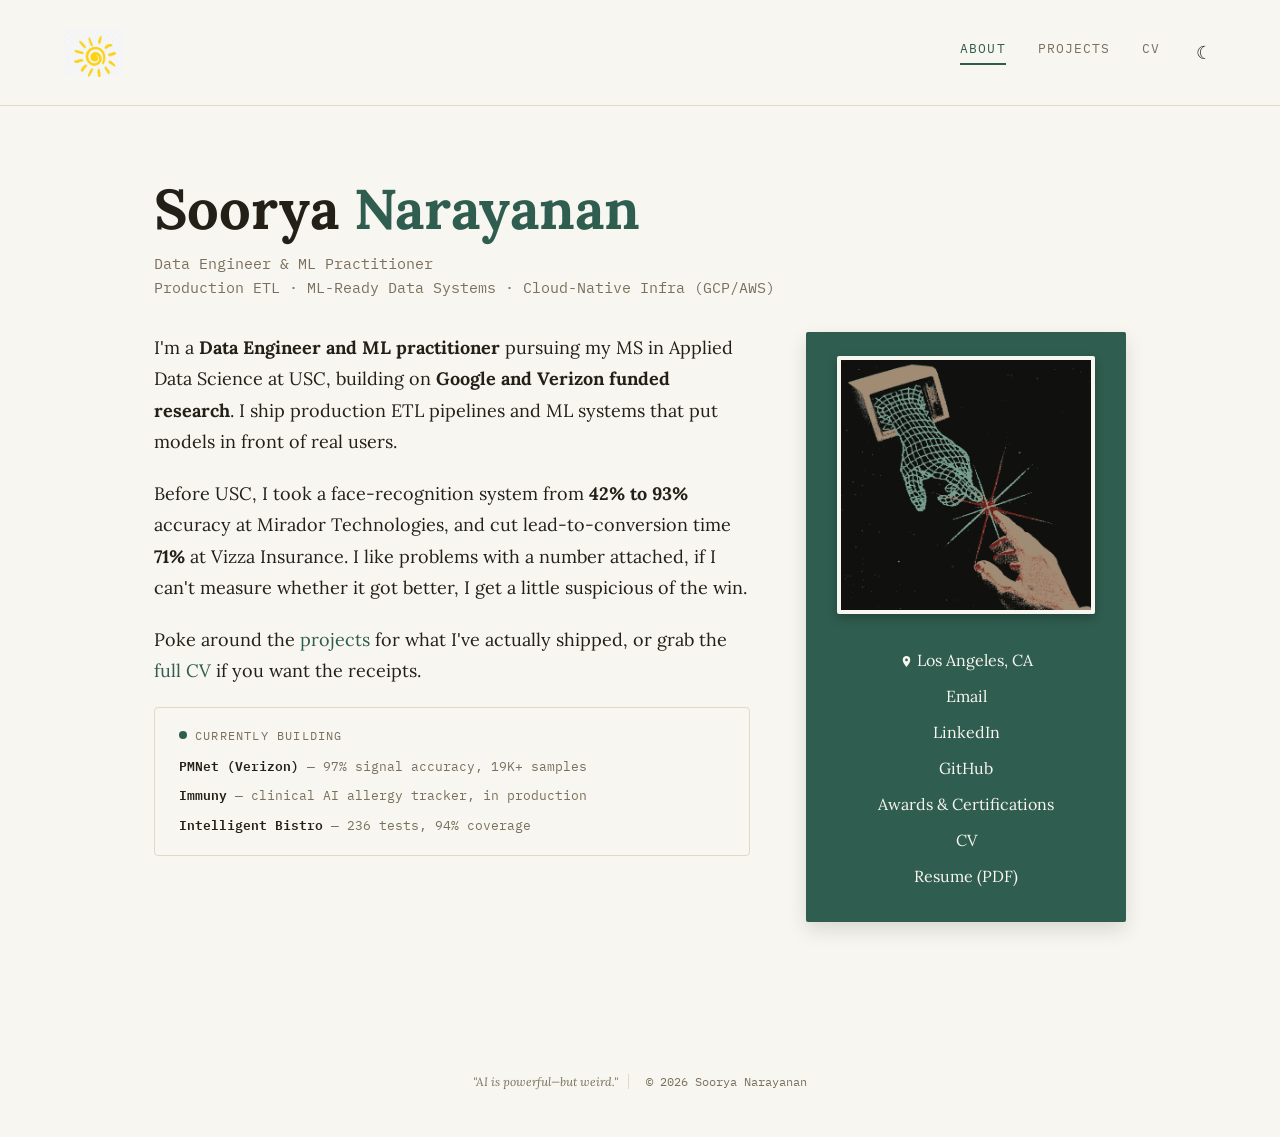
==== index.html @ dcabc5e0 "Break role-line into two lines" ====
<!DOCTYPE html>
<html lang="en">
<head>
  <meta charset="UTF-8" />
  <meta name="viewport" content="width=device-width, initial-scale=1.0" />
  <title>Soorya Narayanan — About</title>
  <link rel="icon" type="image/png" sizes="32x32" href="assets/favicon-32.png" />
  <link rel="apple-touch-icon" sizes="180x180" href="assets/favicon-180.png" />
  <link rel="stylesheet" href="css/style.css" />
</head>
<body>
  <header class="site-header">
    <a href="index.html" class="logo-sun" aria-label="Home">
      <img src="assets/sun-logo.png" alt="Sun logo" class="logo-sun-img" width="60" height="49" />
    </a>
    <nav class="main-nav">
      <a href="index.html" class="active">ABOUT</a>
      <a href="projects.html">PROJECTS</a>
      <a href="cv.html">CV</a>
      <button id="theme-toggle" aria-label="Toggle dark mode">☾</button>
    </nav>
  </header>

  <main>
    <h1 class="about-name">Soorya <span class="accent">Narayanan</span></h1>
    <div class="role-line">Data Engineer &amp; ML Practitioner<br />Production ETL · ML-Ready Data Systems · Cloud-Native Infra (GCP/AWS)</div>

    <div class="about-layout">
      <div>
        <div class="bio">
          <p>
            I'm a <strong>Data Engineer and ML practitioner</strong> pursuing my MS in Applied Data
            Science at USC, building on <strong>Google and Verizon funded research</strong>. I ship
            production ETL pipelines and ML systems that put models in front of real users.
          </p>
          <p>
            Before USC, I took a face-recognition system from <strong>42% to 93%</strong> accuracy at
            Mirador Technologies, and cut lead-to-conversion time <strong>71%</strong> at Vizza Insurance.
            I like problems with a number attached, if I can't measure whether it got better, I get a
            little suspicious of the win.
          </p>
          <p>
            Poke around the <a href="projects.html">projects</a> for what I've actually shipped, or grab the <a href="cv.html">full CV</a> if you want the receipts.
          </p>
        </div>

        <div class="now-building mono">
          <div class="now-label"><span class="dot-live"></span>CURRENTLY BUILDING</div>
          <ul>
            <li><span class="now-title">PMNet (Verizon)</span> — 97% signal accuracy, 19K+ samples</li>
            <li><span class="now-title">Immuny</span> — clinical AI allergy tracker, in production</li>
            <li><span class="now-title">Intelligent Bistro</span> — 236 tests, 94% coverage</li>
          </ul>
        </div>
      </div>

      <aside class="contact-card">
        <img class="profile-photo" src="assets/photo.png" alt="Human hand and AI hand reaching toward each other" />
        <ul>
          <li><svg class="pin-icon" viewBox="0 0 24 24" width="13" height="13" aria-hidden="true"><path fill="currentColor" d="M12 2C8.13 2 5 5.13 5 9c0 5.25 7 13 7 13s7-7.75 7-13c0-3.87-3.13-7-7-7zm0 9.5A2.5 2.5 0 1 1 12 6.5a2.5 2.5 0 0 1 0 5z"/></svg> Los Angeles, CA</li>
          <li><a href="mailto:soorya220104@gmail.com">Email</a></li>
          <li><a href="http://www.linkedin.com/in/soorya-venkat" target="_blank" rel="noopener">LinkedIn</a></li>
          <li><a href="https://github.com/Soorya2201" target="_blank" rel="noopener">GitHub</a></li>
          <li><a href="https://inkedsin.wordpress.com/soorya-narayanan-v" target="_blank" rel="noopener">Awards &amp; Certifications</a></li>
          <li><a href="cv.html">CV</a></li>
          <li><a href="assets/Soorya_Resume_DS.pdf" target="_blank" rel="noopener">Resume (PDF)</a></li>
        </ul>
      </aside>
    </div>
  </main>

  <footer class="site-footer"><span class="footer-quote">"AI is powerful—but weird."</span> © 2026 Soorya Narayanan</footer>

  <script src="js/theme.js"></script>
</body>
</html>
---- css/style.css ----
@import url('https://fonts.googleapis.com/css2?family=Lora:ital,wght@0,400;0,500;0,600;0,700;1,400&family=IBM+Plex+Mono:wght@400;500;600&display=swap');

:root {
  --bg: #f8f6f0;
  --bg-card: #f0ebdf;
  --border: #e0d9c6;
  --text: #232017;
  --text-muted: #79705d;
  --accent: #2f5d4f;
  --accent-text: #2f5d4f;
}

[data-theme="dark"] {
  --bg: #1b1a16;
  --bg-card: #242219;
  --border: #3a362c;
  --text: #ede7d9;
  --text-muted: #a89e8a;
  --accent: #5a9a82;
  --accent-text: #5a9a82;
}

* {
  box-sizing: border-box;
}

html, body {
  margin: 0;
  padding: 0;
}

body {
  background: var(--bg);
  color: var(--text);
  font-family: 'Lora', Georgia, serif;
  transition: background 0.2s ease, color 0.2s ease;
  min-height: 100vh;
}

a {
  color: var(--accent);
  text-decoration: none;
}

a:hover {
  text-decoration: underline;
}

.mono {
  font-family: 'IBM Plex Mono', ui-monospace, monospace;
}

/* ---------- Nav ---------- */
.site-header {
  display: flex;
  align-items: center;
  justify-content: space-between;
  padding: 28px 64px;
  border-bottom: 1px solid var(--border);
}

.logo-sun {
  display: flex;
  align-items: center;
  color: var(--accent);
  line-height: 0;
  transition: opacity 0.15s ease;
}

.logo-sun-img {
  width: 60px;
  height: 49px;
  object-fit: cover;
  object-position: top;
  display: block;
}

.logo-sun:hover {
  opacity: 0.75;
}

nav.main-nav {
  display: flex;
  align-items: center;
  gap: 32px;
}

nav.main-nav a {
  font-family: 'IBM Plex Mono', ui-monospace, monospace;
  font-size: 13px;
  letter-spacing: 0.08em;
  color: var(--text-muted);
  padding-bottom: 6px;
  border-bottom: 2px solid transparent;
}

nav.main-nav a:hover {
  text-decoration: none;
  color: var(--text);
}

nav.main-nav a.active {
  color: var(--accent);
  border-bottom-color: var(--accent);
}

#theme-toggle {
  background: none;
  border: none;
  cursor: pointer;
  font-size: 18px;
  color: var(--text);
  line-height: 1;
  padding: 4px;
}

/* ---------- Layout ---------- */
main {
  max-width: 1100px;
  margin: 0 auto;
  padding: 72px 64px 120px;
}

.page-title {
  font-size: 48px;
  font-weight: 700;
  margin: 0 0 8px;
  letter-spacing: 0.02em;
}

.page-subtitle {
  font-family: 'IBM Plex Mono', ui-monospace, monospace;
  color: var(--text-muted);
  font-size: 14px;
  margin: 0 0 40px;
}

.eyebrow {
  font-family: 'IBM Plex Mono', ui-monospace, monospace;
  font-style: italic;
  color: var(--text-muted);
  border-left: 3px solid var(--accent);
  padding-left: 14px;
  font-size: 16px;
  margin: 0 0 48px;
}

/* ---------- About page ---------- */
.about-layout {
  display: grid;
  grid-template-columns: 1fr 320px;
  gap: 56px;
  align-items: start;
}

.about-name {
  font-size: 56px;
  margin: 0 0 12px;
  line-height: 1.1;
}

.about-name .accent {
  color: var(--accent);
}

.role-line {
  font-family: 'IBM Plex Mono', ui-monospace, monospace;
  font-size: 15px;
  line-height: 1.6;
  color: var(--text-muted);
  margin-bottom: 32px;
}

.bio p {
  font-size: 18px;
  line-height: 1.75;
  margin: 0 0 20px;
}

.bio strong {
  font-weight: 700;
}

.now-building {
  margin-top: 8px;
  border: 1px solid var(--border);
  border-radius: 4px;
  padding: 20px 24px;
}

.now-label {
  font-size: 12px;
  letter-spacing: 0.1em;
  color: var(--text-muted);
  display: flex;
  align-items: center;
  gap: 8px;
  margin-bottom: 14px;
}

.dot-live {
  width: 8px;
  height: 8px;
  border-radius: 50%;
  background: var(--accent);
  box-shadow: 0 0 0 0 rgba(47, 93, 79, 0.6);
  animation: pulse 2s infinite;
}

@keyframes pulse {
  0% { box-shadow: 0 0 0 0 rgba(47, 93, 79, 0.5); }
  70% { box-shadow: 0 0 0 6px rgba(47, 93, 79, 0); }
  100% { box-shadow: 0 0 0 0 rgba(47, 93, 79, 0); }
}

.now-building ul {
  list-style: none;
  margin: 0;
  padding: 0;
  display: flex;
  flex-direction: column;
  gap: 10px;
}

.now-building li {
  font-size: 13px;
  color: var(--text-muted);
  line-height: 1.5;
}

.now-title {
  color: var(--text);
  font-weight: 600;
}

.contact-card {
  background: var(--accent);
  color: #f8f6f0;
  border-radius: 2px;
  padding: 24px;
  box-shadow: 0 8px 20px rgba(0, 0, 0, 0.12);
}

.contact-card .profile-photo {
  width: 95%;
  aspect-ratio: 1 / 1;
  object-fit: cover;
  object-position: center;
  display: block;
  margin: 0 auto;
  border: 4px solid #f8f6f0;
  border-radius: 2px;
  box-shadow: 0 4px 10px rgba(0, 0, 0, 0.25);
}

.contact-card ul {
  list-style: none;
  margin: 0;
  padding: 28px 0 4px;
}

.contact-card li {
  padding: 8px 0;
  font-family: 'Lora', Georgia, serif;
  font-size: 16px;
  text-align: center;
  color: #f8f6f0;
}

.pin-icon {
  color: #f8f6f0;
  vertical-align: -2px;
}

.contact-card a {
  color: #f8f6f0;
}

/* ---------- Projects page ---------- */
.project-grid {
  display: grid;
  grid-template-columns: repeat(3, 1fr);
  gap: 20px;
}

.project-card {
  background: var(--bg-card);
  border: 1px solid var(--border);
  border-radius: 4px;
  padding: 24px;
  display: flex;
  flex-direction: column;
  gap: 10px;
  transition: border-color 0.15s ease;
}

.project-card:hover {
  border-color: var(--accent);
}

.project-card h3 {
  font-size: 19px;
  margin: 0;
  line-height: 1.3;
}

.project-card p {
  margin: 0;
  font-size: 14px;
  color: var(--text-muted);
  line-height: 1.5;
}

.project-card .tags {
  margin-top: auto;
  font-family: 'IBM Plex Mono', monospace;
  font-size: 11px;
  color: var(--accent);
  letter-spacing: 0.03em;
}

.project-card .card-links {
  display: flex;
  gap: 14px;
  margin-top: 4px;
}

.project-card a.repo-link,
.project-card a.demo-link {
  font-family: 'IBM Plex Mono', monospace;
  font-size: 12px;
}

.project-card a.demo-link {
  color: var(--text);
  font-weight: 600;
}

.section-label {
  font-family: 'IBM Plex Mono', monospace;
  font-size: 12px;
  letter-spacing: 0.12em;
  color: var(--accent);
  text-align: right;
  border-top: 1px solid var(--border);
  padding-top: 10px;
  margin: 36px 0 16px;
}

.section-label:first-of-type {
  margin-top: 0;
}

.count-badge {
  background: var(--accent);
  color: #f8f6f0;
  font-size: 10px;
  letter-spacing: 0.05em;
  padding: 2px 9px;
  border-radius: 10px;
  margin-left: 8px;
  vertical-align: middle;
}

.project-card.card-live {
  position: relative;
  border: 1.5px solid var(--accent);
  padding-top: 30px;
}

.live-badge {
  position: absolute;
  top: 14px;
  right: 16px;
  display: flex;
  align-items: center;
  gap: 6px;
  font-family: 'IBM Plex Mono', monospace;
  font-size: 10px;
  letter-spacing: 0.1em;
  color: var(--accent);
}

.users-line {
  font-family: 'IBM Plex Mono', monospace;
  font-size: 11px;
  color: var(--text-muted);
  margin-top: -4px;
}

.private-note {
  font-style: italic;
  color: var(--text-muted);
}

/* ---------- CV page ---------- */
.cv-header {
  display: flex;
  align-items: flex-start;
  justify-content: space-between;
  margin-bottom: 40px;
}

.resume-btn {
  display: flex;
  flex-direction: column;
  align-items: center;
  gap: 8px;
  font-family: 'IBM Plex Mono', monospace;
  font-size: 36px;
  color: var(--accent);
}

.resume-btn .label {
  font-size: 11px;
  letter-spacing: 0.05em;
}

.cv-section {
  background: var(--bg-card);
  border: 1px solid var(--border);
  border-radius: 4px;
  padding: 28px 32px;
  margin-bottom: 24px;
}

.cv-section h2 {
  font-family: 'IBM Plex Mono', monospace;
  font-size: 13px;
  letter-spacing: 0.1em;
  color: var(--accent);
  margin: 0 0 18px;
  border-bottom: 1px solid var(--border);
  padding-bottom: 14px;
}

.cv-row {
  display: grid;
  grid-template-columns: 130px 1fr;
  gap: 18px;
  padding: 10px 0;
  font-family: 'IBM Plex Mono', monospace;
  font-size: 14px;
}

.cv-row .key {
  color: var(--text-muted);
}

.cv-entry {
  padding: 16px 0;
  border-bottom: 1px solid var(--border);
}

.cv-entry:last-child {
  border-bottom: none;
}

.edu-entry {
  display: flex;
  gap: 24px;
  align-items: flex-start;
}

.edu-logo-col {
  width: 140px;
  flex-shrink: 0;
  display: flex;
  flex-direction: column;
  align-items: center;
  gap: 10px;
}

.edu-logo {
  width: 100%;
  aspect-ratio: 1 / 1;
  object-fit: contain;
  background: #ffffff;
  border: 1px solid var(--border);
  border-radius: 4px;
  padding: 10px;
  box-sizing: border-box;
}

.edu-date {
  white-space: nowrap;
  font-size: 10.5px;
}

.edu-info {
  flex: 1;
  min-width: 0;
}

.cv-entry-head {
  display: flex;
  justify-content: space-between;
  align-items: baseline;
  gap: 12px;
  flex-wrap: wrap;
}

.cv-entry h3 {
  font-size: 17px;
  margin: 0;
}

.cv-entry .meta {
  font-family: 'IBM Plex Mono', monospace;
  font-size: 12px;
  color: var(--text-muted);
}

.cv-entry .date-badge {
  background: transparent;
  border: 1px solid var(--accent);
  color: var(--accent);
  font-family: 'IBM Plex Mono', monospace;
  font-size: 11px;
  padding: 2px 8px;
  border-radius: 3px;
  white-space: nowrap;
}

.cv-entry ul {
  margin: 10px 0 0;
  padding-left: 18px;
  font-size: 14px;
  line-height: 1.6;
}

.skills-grid {
  display: grid;
  grid-template-columns: 1fr 1fr;
  gap: 24px;
}

.skills-grid h4 {
  font-family: 'IBM Plex Mono', monospace;
  font-size: 13px;
  color: var(--accent);
  margin: 0 0 6px;
}

.skills-grid p {
  margin: 0 0 18px;
  font-size: 14px;
  line-height: 1.6;
}

.placeholder-note {
  font-family: 'IBM Plex Mono', monospace;
  font-size: 11px;
  color: var(--text-muted);
  font-style: italic;
}

footer.site-footer {
  text-align: center;
  font-family: 'IBM Plex Mono', monospace;
  font-size: 12px;
  color: var(--text-muted);
  padding: 32px 0 48px;
}

.footer-quote {
  font-family: 'Lora', Georgia, serif;
  font-style: italic;
  margin-right: 10px;
  padding-right: 10px;
  border-right: 1px solid var(--border);
}

/* ---------- Responsive ---------- */
@media (max-width: 1100px) {
  .project-grid {
    grid-template-columns: repeat(2, 1fr);
  }
}

@media (max-width: 880px) {
  .site-header {
    padding: 20px 24px;
    flex-wrap: wrap;
    gap: 16px;
  }

  main {
    padding: 48px 24px 80px;
  }

  .about-layout {
    grid-template-columns: 1fr;
  }

  .contact-card {
    max-width: 320px;
  }

  .project-grid {
    grid-template-columns: 1fr;
  }

  .skills-grid {
    grid-template-columns: 1fr;
  }

  .page-title, .about-name {
    font-size: 38px;
  }

  .edu-entry {
    flex-direction: column;
  }

  .edu-logo-col {
    width: 100px;
    flex-direction: row;
  }

  .edu-logo {
    width: 64px;
    height: 64px;
  }

  .edu-date {
    width: auto;
  }
}
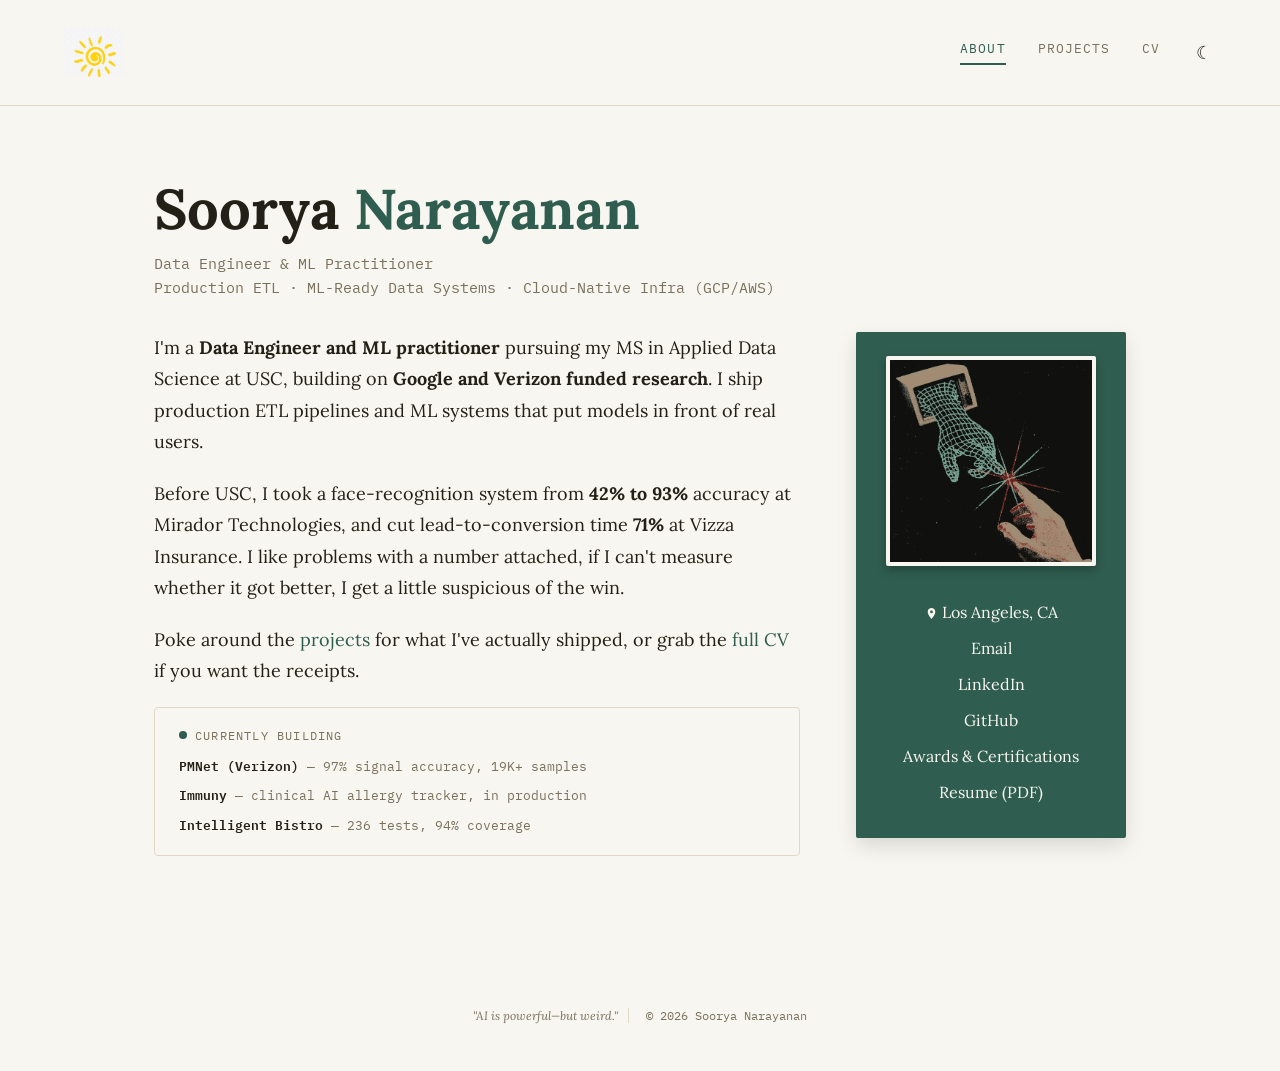
==== commit 2b4c3edd: "Remove redundant CV link from contact card" ====
--- a/index.html
+++ b/index.html
@@ -62,7 +62,6 @@
           <li><a href="http://www.linkedin.com/in/soorya-venkat" target="_blank" rel="noopener">LinkedIn</a></li>
           <li><a href="https://github.com/Soorya2201" target="_blank" rel="noopener">GitHub</a></li>
           <li><a href="https://inkedsin.wordpress.com/soorya-narayanan-v" target="_blank" rel="noopener">Awards &amp; Certifications</a></li>
-          <li><a href="cv.html">CV</a></li>
           <li><a href="assets/Soorya_Resume_DS.pdf" target="_blank" rel="noopener">Resume (PDF)</a></li>
         </ul>
       </aside>
--- a/css/style.css
+++ b/css/style.css
@@ -148,7 +148,7 @@
 /* ---------- About page ---------- */
 .about-layout {
   display: grid;
-  grid-template-columns: 1fr 320px;
+  grid-template-columns: 1fr 270px;
   gap: 56px;
   align-items: start;
 }
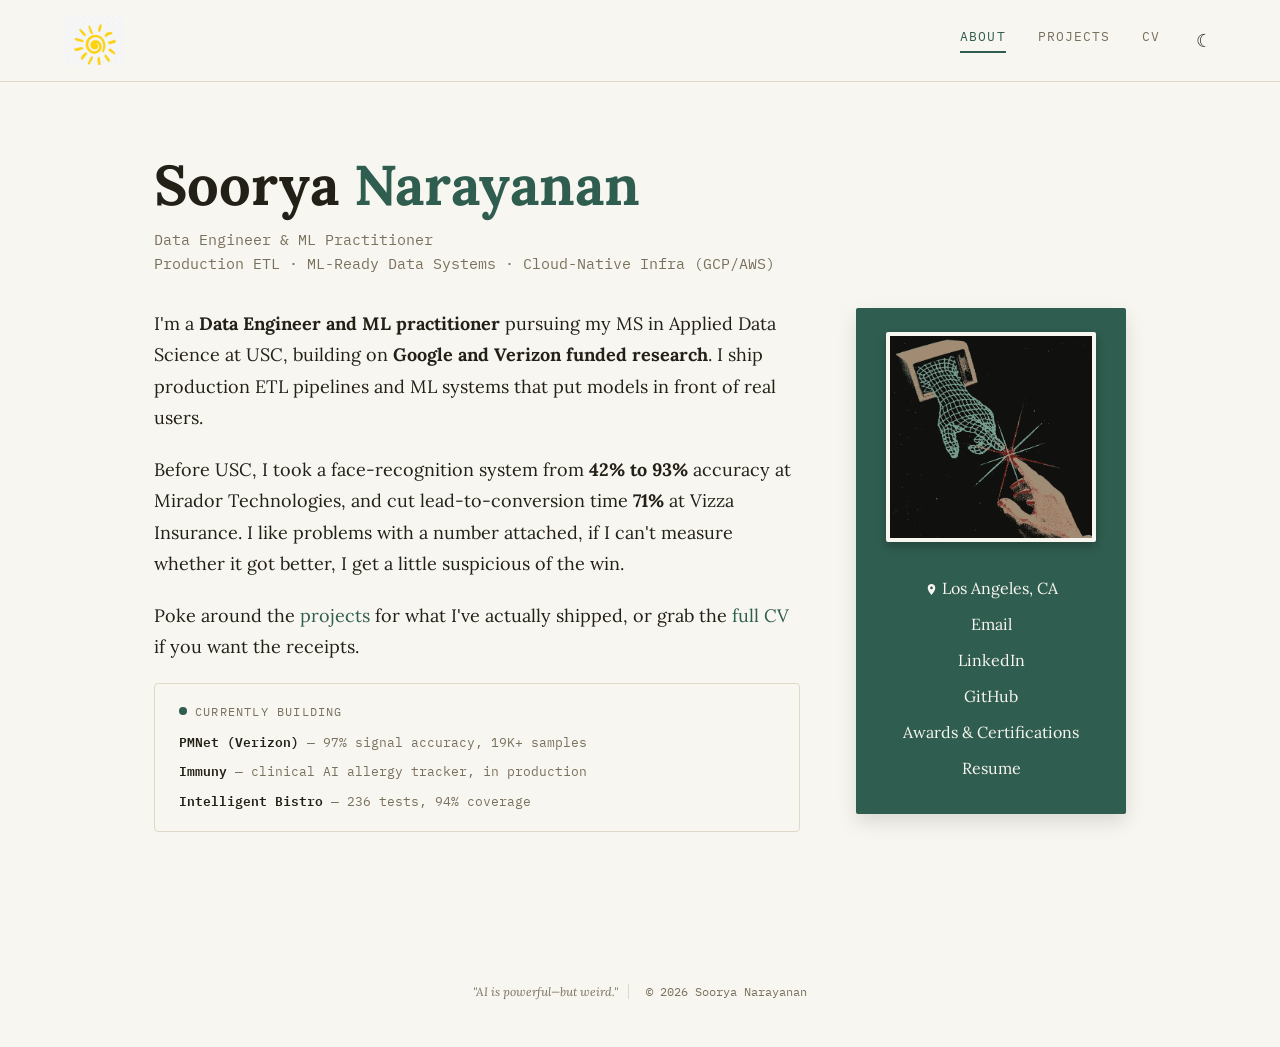
==== commit 1129b526: "Shorten Resume link label" ====
--- a/index.html
+++ b/index.html
@@ -62,7 +62,7 @@
           <li><a href="http://www.linkedin.com/in/soorya-venkat" target="_blank" rel="noopener">LinkedIn</a></li>
           <li><a href="https://github.com/Soorya2201" target="_blank" rel="noopener">GitHub</a></li>
           <li><a href="https://inkedsin.wordpress.com/soorya-narayanan-v" target="_blank" rel="noopener">Awards &amp; Certifications</a></li>
-          <li><a href="assets/Soorya_Resume_DS.pdf" target="_blank" rel="noopener">Resume (PDF)</a></li>
+          <li><a href="assets/Soorya_Resume_DS.pdf" target="_blank" rel="noopener">Resume</a></li>
         </ul>
       </aside>
     </div>
--- a/css/style.css
+++ b/css/style.css
@@ -55,7 +55,7 @@
   display: flex;
   align-items: center;
   justify-content: space-between;
-  padding: 28px 64px;
+  padding: 16px 64px;
   border-bottom: 1px solid var(--border);
 }
 
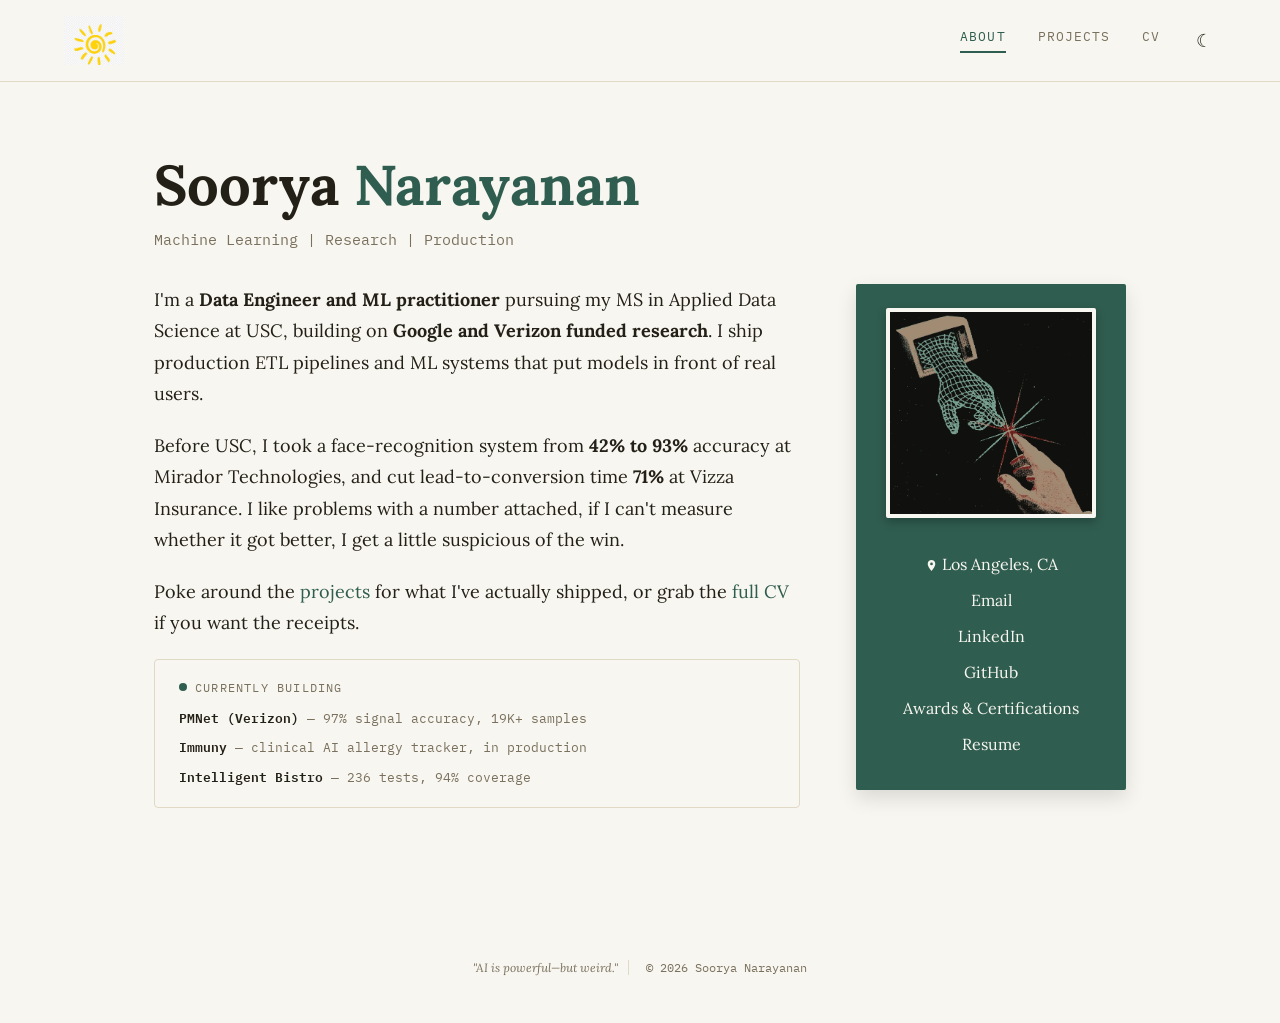
==== commit 107eac0a: "Simplify role-line text" ====
--- a/index.html
+++ b/index.html
@@ -23,7 +23,7 @@
 
   <main>
     <h1 class="about-name">Soorya <span class="accent">Narayanan</span></h1>
-    <div class="role-line">Data Engineer &amp; ML Practitioner<br />Production ETL · ML-Ready Data Systems · Cloud-Native Infra (GCP/AWS)</div>
+    <div class="role-line">Machine Learning | Research | Production</div>
 
     <div class="about-layout">
       <div>
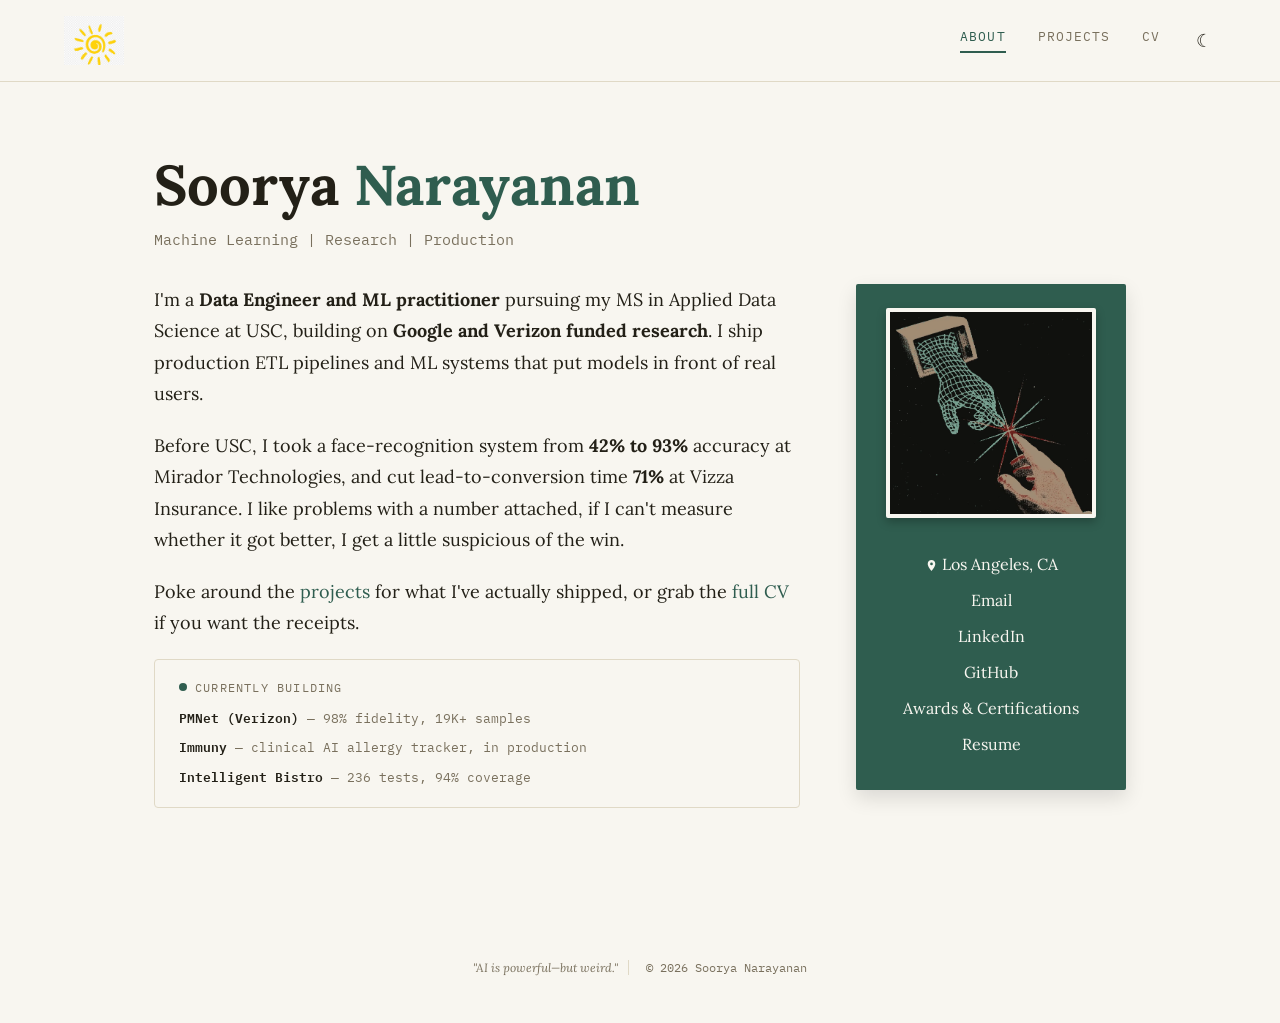
==== commit ef23240d: "Update resume PDF and sync site content to latest version Replace assets/Soorya_Resume_DS.pdf with t" ====
--- a/index.html
+++ b/index.html
@@ -47,7 +47,7 @@
         <div class="now-building mono">
           <div class="now-label"><span class="dot-live"></span>CURRENTLY BUILDING</div>
           <ul>
-            <li><span class="now-title">PMNet (Verizon)</span> — 97% signal accuracy, 19K+ samples</li>
+            <li><span class="now-title">PMNet (Verizon)</span> — 98% fidelity, 19K+ samples</li>
             <li><span class="now-title">Immuny</span> — clinical AI allergy tracker, in production</li>
             <li><span class="now-title">Intelligent Bistro</span> — 236 tests, 94% coverage</li>
           </ul>
@@ -58,7 +58,7 @@
         <img class="profile-photo" src="assets/photo.png" alt="Human hand and AI hand reaching toward each other" />
         <ul>
           <li><svg class="pin-icon" viewBox="0 0 24 24" width="13" height="13" aria-hidden="true"><path fill="currentColor" d="M12 2C8.13 2 5 5.13 5 9c0 5.25 7 13 7 13s7-7.75 7-13c0-3.87-3.13-7-7-7zm0 9.5A2.5 2.5 0 1 1 12 6.5a2.5 2.5 0 0 1 0 5z"/></svg> Los Angeles, CA</li>
-          <li><a href="mailto:soorya220104@gmail.com">Email</a></li>
+          <li><a href="mailto:sv57690@usc.edu">Email</a></li>
           <li><a href="http://www.linkedin.com/in/soorya-venkat" target="_blank" rel="noopener">LinkedIn</a></li>
           <li><a href="https://github.com/Soorya2201" target="_blank" rel="noopener">GitHub</a></li>
           <li><a href="https://inkedsin.wordpress.com/soorya-narayanan-v" target="_blank" rel="noopener">Awards &amp; Certifications</a></li>
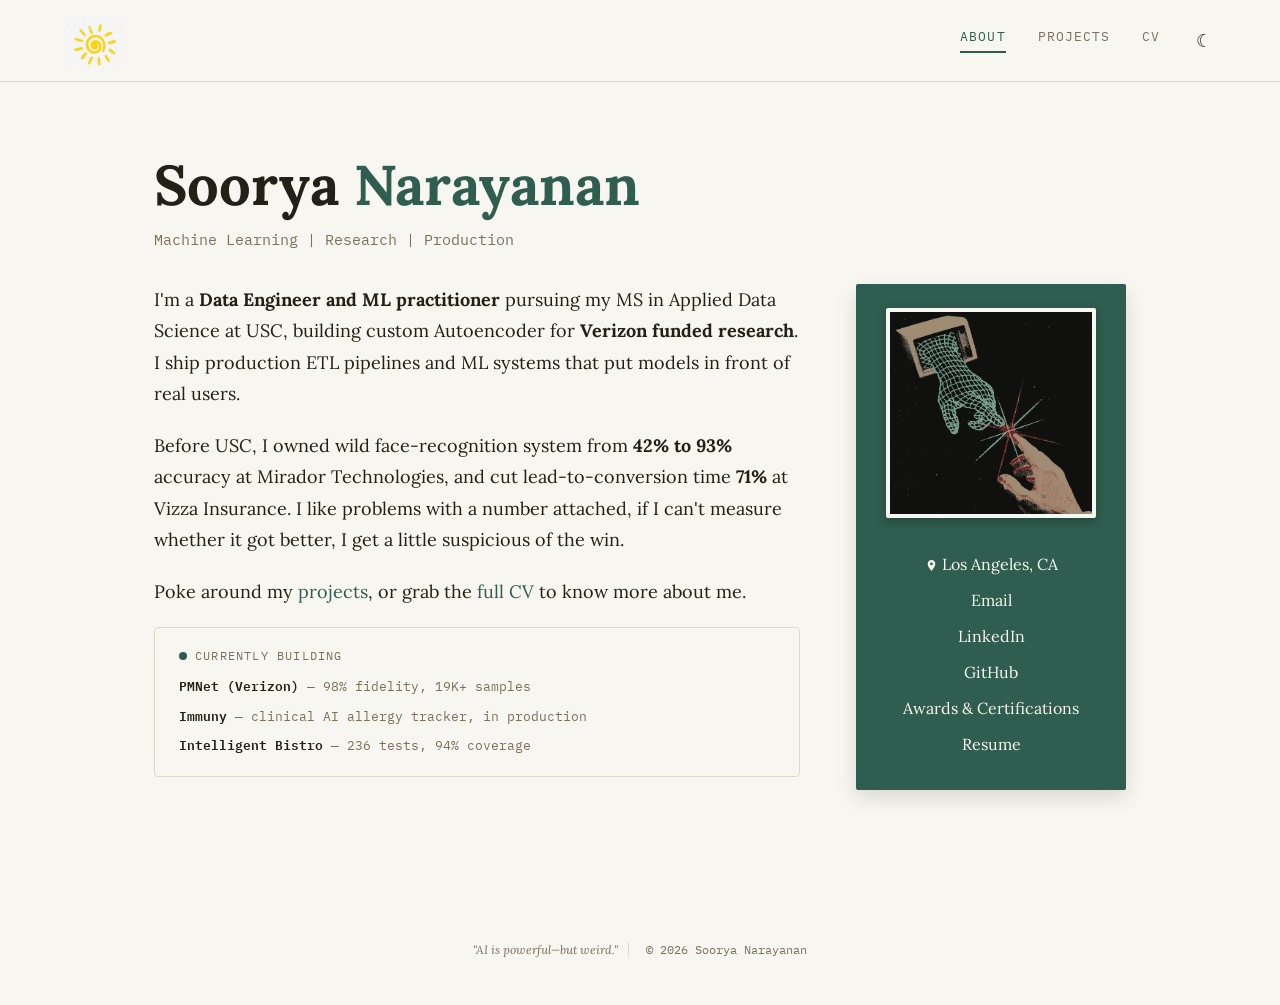
==== commit 853954fc: "Update bio section in index.html" ====
--- a/index.html
+++ b/index.html
@@ -30,17 +30,17 @@
         <div class="bio">
           <p>
             I'm a <strong>Data Engineer and ML practitioner</strong> pursuing my MS in Applied Data
-            Science at USC, building on <strong>Google and Verizon funded research</strong>. I ship
+            Science at USC, building custom Autoencoder for <strong>Verizon funded research</strong>. I ship
             production ETL pipelines and ML systems that put models in front of real users.
           </p>
           <p>
-            Before USC, I took a face-recognition system from <strong>42% to 93%</strong> accuracy at
+            Before USC, I owned wild face-recognition system from <strong>42% to 93%</strong> accuracy at
             Mirador Technologies, and cut lead-to-conversion time <strong>71%</strong> at Vizza Insurance.
             I like problems with a number attached, if I can't measure whether it got better, I get a
             little suspicious of the win.
           </p>
           <p>
-            Poke around the <a href="projects.html">projects</a> for what I've actually shipped, or grab the <a href="cv.html">full CV</a> if you want the receipts.
+            Poke around my <a href="projects.html">projects</a>, or grab the <a href="cv.html">full CV</a> to know more about me.
           </p>
         </div>
 
@@ -58,7 +58,7 @@
         <img class="profile-photo" src="assets/photo.png" alt="Human hand and AI hand reaching toward each other" />
         <ul>
           <li><svg class="pin-icon" viewBox="0 0 24 24" width="13" height="13" aria-hidden="true"><path fill="currentColor" d="M12 2C8.13 2 5 5.13 5 9c0 5.25 7 13 7 13s7-7.75 7-13c0-3.87-3.13-7-7-7zm0 9.5A2.5 2.5 0 1 1 12 6.5a2.5 2.5 0 0 1 0 5z"/></svg> Los Angeles, CA</li>
-          <li><a href="mailto:sv57690@usc.edu">Email</a></li>
+          <li><a href="mailto:soorya220104@gmail.com">Email</a></li>
           <li><a href="http://www.linkedin.com/in/soorya-venkat" target="_blank" rel="noopener">LinkedIn</a></li>
           <li><a href="https://github.com/Soorya2201" target="_blank" rel="noopener">GitHub</a></li>
           <li><a href="https://inkedsin.wordpress.com/soorya-narayanan-v" target="_blank" rel="noopener">Awards &amp; Certifications</a></li>
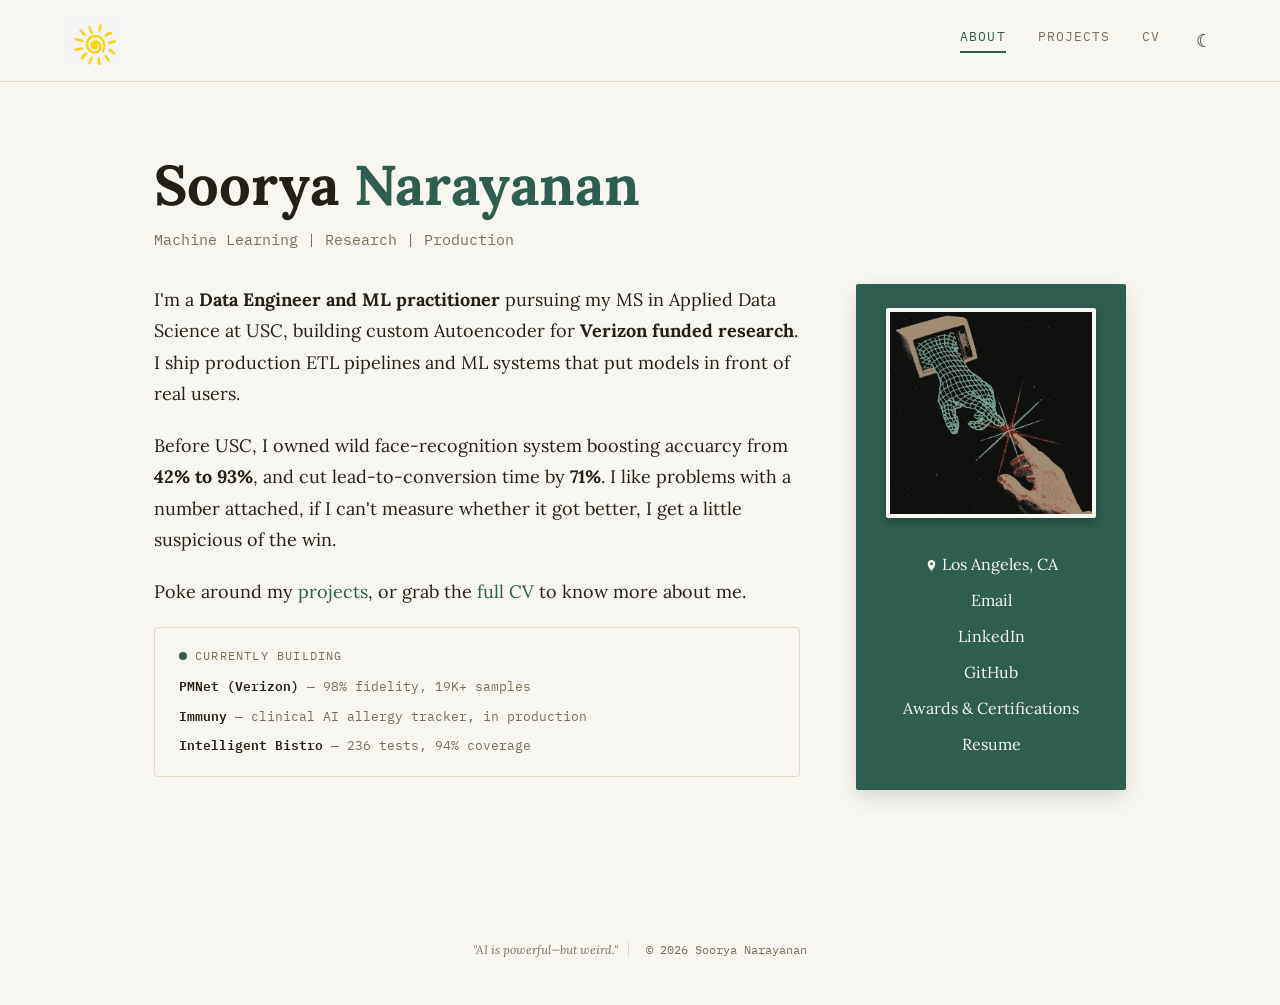
==== commit a8175e21: "Fix grammar and clarity in index.html" ====
--- a/index.html
+++ b/index.html
@@ -34,8 +34,7 @@
             production ETL pipelines and ML systems that put models in front of real users.
           </p>
           <p>
-            Before USC, I owned wild face-recognition system from <strong>42% to 93%</strong> accuracy at
-            Mirador Technologies, and cut lead-to-conversion time <strong>71%</strong> at Vizza Insurance.
+            Before USC, I owned wild face-recognition system boosting accuarcy from <strong>42% to 93%</strong>, and cut lead-to-conversion time by <strong>71%</strong>.
             I like problems with a number attached, if I can't measure whether it got better, I get a
             little suspicious of the win.
           </p>
